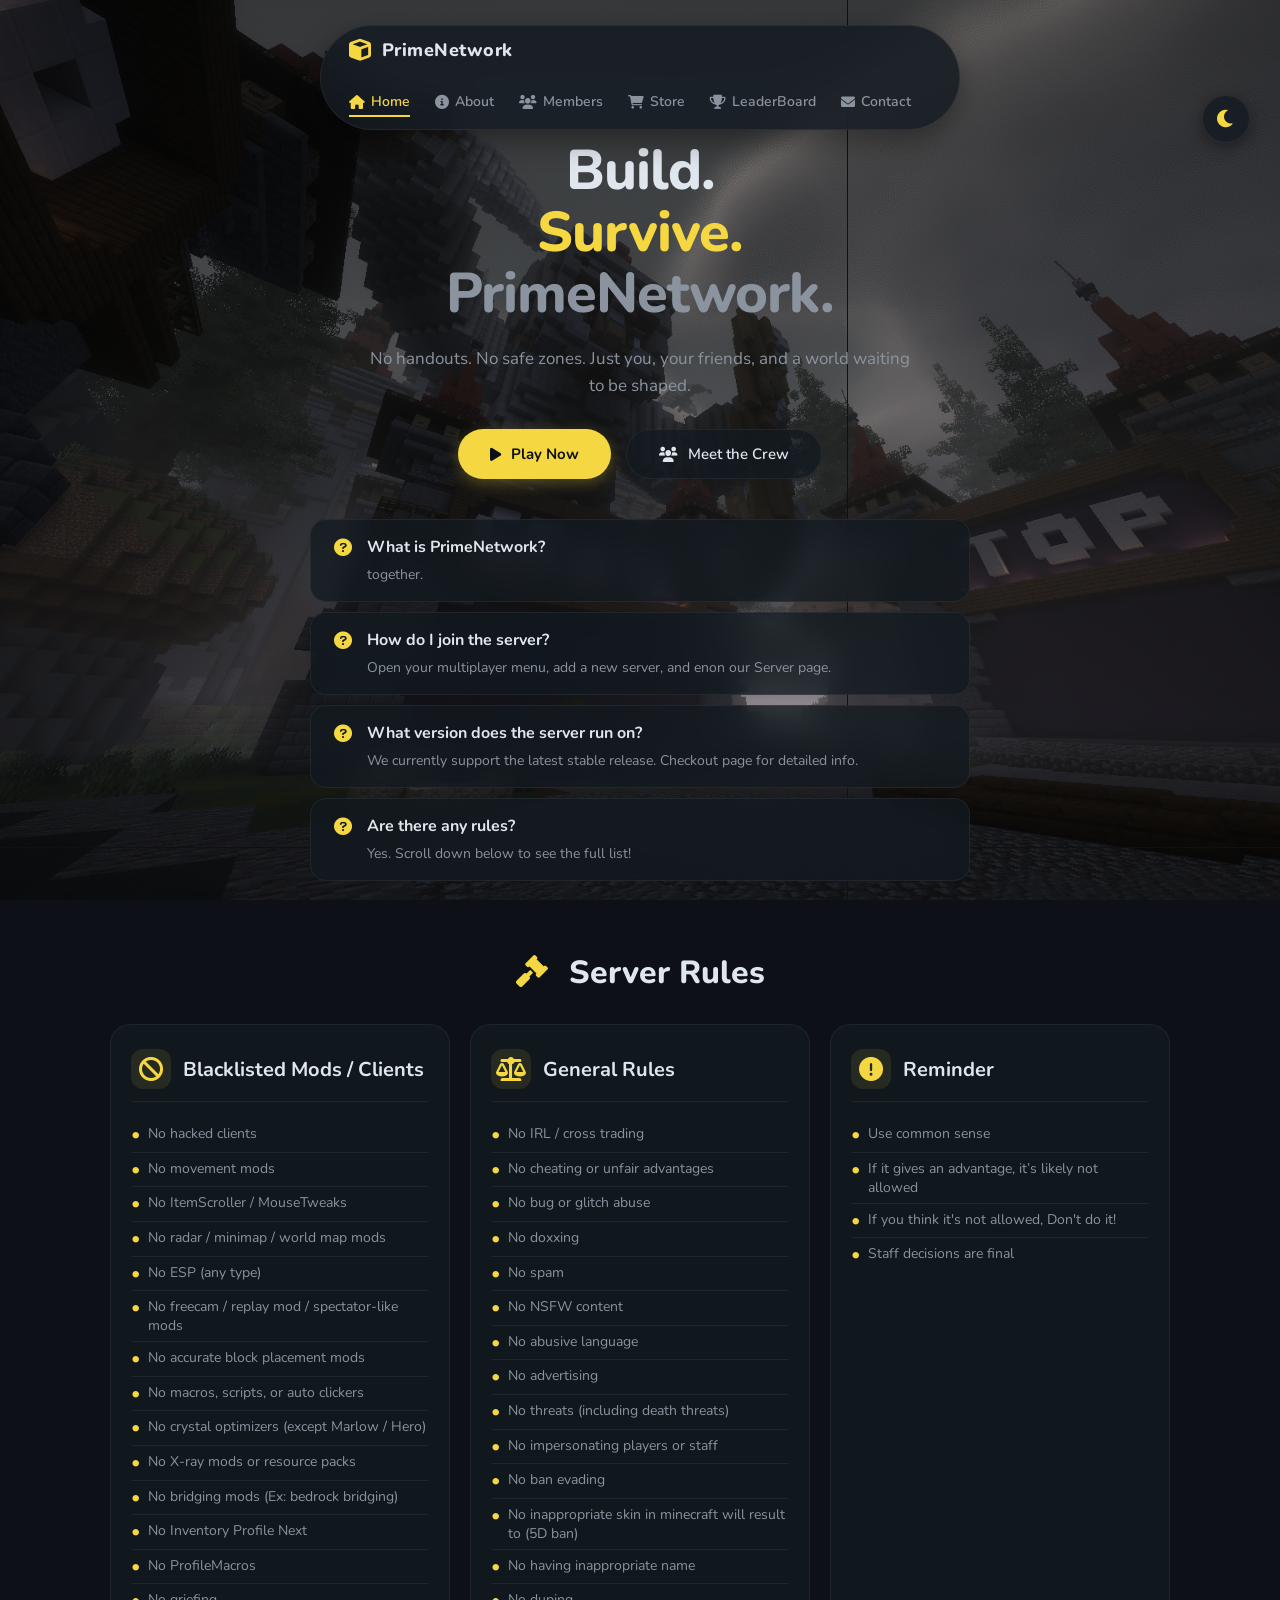
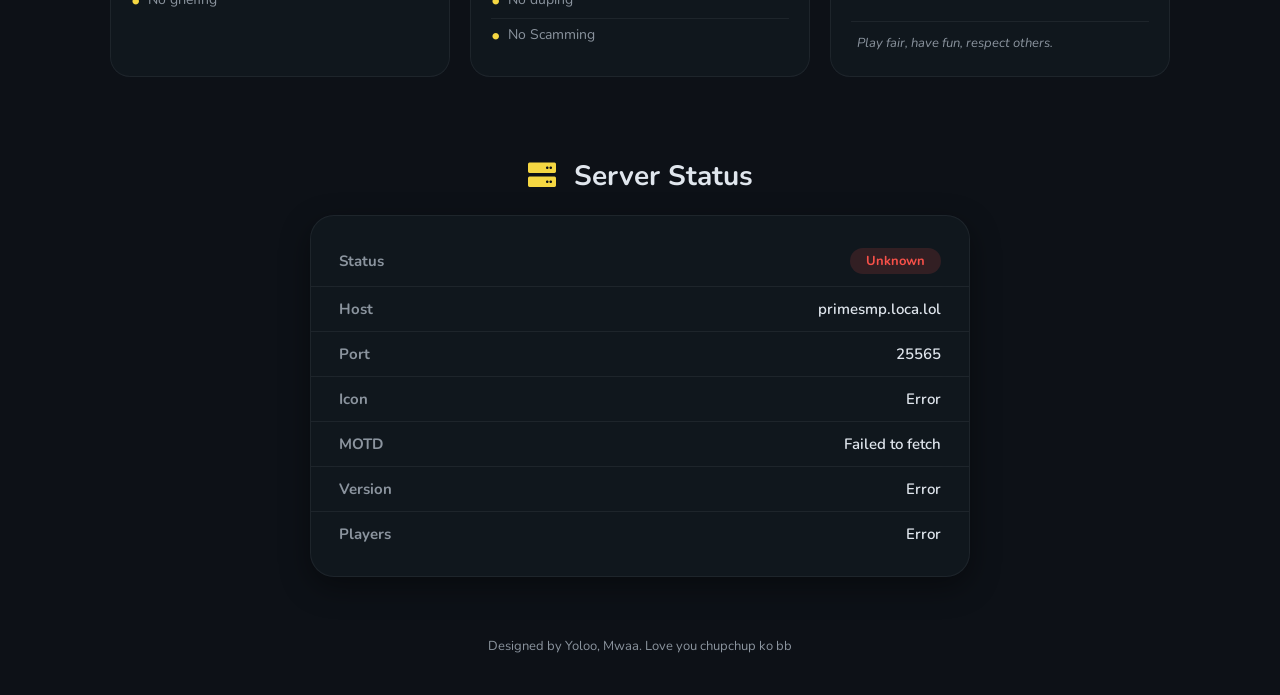
==== index.html @ d51d0810 "Add files via upload" ====
<!DOCTYPE html>
<html lang="en">
<head>
    <meta charset="UTF-8" />
    <meta name="viewport" content="width=device-width, initial-scale=1.0" />
    <title>PrimeNetwork · Season 1</title>
    <link href="https://fonts.googleapis.com/css2?family=Nunito:wght@400;600;700;800&display=swap" rel="stylesheet">
    <link rel="stylesheet" href="style.css" />
    <link rel="stylesheet" href="https://cdnjs.cloudflare.com/ajax/libs/font-awesome/6.0.0-beta3/css/all.min.css" />
    
    <style>
        /* --- CSS VARIABLES FOR THEMES (LOADING FROM ASSETS FOLDER) --- */
        :root {
            --bg-image: url('assets/dark-bg.png');
            --text-main: #e0e6ed;
            --text-muted: #8b949e;
            --text-accent: #f5d742;
            --card-bg: rgba(18, 26, 32, 0.75);
            --card-border: rgba(255, 255, 255, 0.06);
            --shadow-color: rgba(0,0,0,0.4);
            --nav-bg: rgba(22, 28, 36, 0.85);
        }

        body.light-theme {
            --bg-image: url('assets/light-bg.png');
            --text-main: #1e293b;
            --text-muted: #475569;
            --text-accent: #b45309;
            --card-bg: rgba(255, 255, 255, 0.85);
            --card-border: rgba(0, 0, 0, 0.08);
            --shadow-color: rgba(0,0,0,0.1);
            --nav-bg: rgba(255, 255, 255, 0.85);
        }

        * {
            margin: 0;
            padding: 0;
            box-sizing: border-box;
        }

        body {
            font-family: 'Nunito', sans-serif;
            background-color: #0d1117;
            color: var(--text-main);
            min-height: 100vh;
            display: flex;
            flex-direction: column;
            align-items: center;
            padding: 20px;
            padding-top: 100px;
            transition: color 0.3s ease, background-color 0.3s ease;
        }

        /* --- FIXED BACKGROUND SWAP --- */
        .bg-image {
            position: fixed;
            top: 0;
            left: 0;
            width: 100vw;
            height: 100vh;
            z-index: -1;
            /* Loads cleanly with no darkening overlay */
            background: var(--bg-image) center/cover no-repeat;
            background-color: transparent;
            background-blend-mode: normal;
            transition: background 0.3s ease;
        }

        /* --- NAVIGATION --- */
        .ios-nav {
            position: fixed;
            top: 25px;
            left: 50%;
            transform: translateX(-50%);
            z-index: 100;
            background: var(--nav-bg);
            backdrop-filter: blur(16px);
            border: 1px solid var(--card-border);
            box-shadow: 0 10px 30px var(--shadow-color);
            display: flex;
            justify-content: space-between;
            align-items: center;
            gap: 30px;
            padding: 12px 28px;
            border-radius: 60px;
            width: auto;
            max-width: 90%;
            flex-wrap: wrap;
            transition: background 0.3s ease, border 0.3s ease;
        }

        .brand {
            display: flex;
            align-items: center;
            gap: 10px;
            font-size: 18px;
            font-weight: 800;
            color: var(--text-main);
            white-space: nowrap;
        }

        .brand-icon { color: var(--text-accent); font-size: 22px; }

        .nav-items {
            list-style: none;
            display: flex;
            gap: 25px;
            flex-wrap: wrap;
            justify-content: center;
        }

        .nav-items a {
            text-decoration: none;
            color: var(--text-muted);
            font-weight: 600;
            font-size: 14px;
            display: flex;
            align-items: center;
            gap: 6px;
            transition: 0.2s;
            padding-bottom: 4px;
            border-bottom: 2px solid transparent;
        }

        .nav-items a:hover { color: var(--text-main); }
        .nav-items a.current { color: var(--text-accent); border-bottom-color: var(--text-accent); }
        .nav-items a.current i { color: var(--text-accent); }

        /* --- THEME TOGGLE BUTTON (TOP RIGHT) --- */
        .theme-toggle {
            position: fixed;
            top: 95px;
            right: 30px;
            z-index: 101;
            width: 48px;
            height: 48px;
            border-radius: 50%;
            background: var(--nav-bg);
            backdrop-filter: blur(16px);
            border: 1px solid var(--card-border);
            box-shadow: 0 4px 15px var(--shadow-color);
            color: var(--text-accent);
            font-size: 20px;
            cursor: pointer;
            display: flex;
            align-items: center;
            justify-content: center;
            transition: all 0.3s ease;
        }

        .theme-toggle:hover {
            transform: scale(1.1);
            border-color: var(--text-accent);
        }

        /* --- HERO SECTION --- */
        .hero-area {
            text-align: center;
            padding: 40px 20px 20px;
            max-width: 800px;
            width: 100%;
        }

        .main-headline {
            font-size: 56px;
            font-weight: 800;
            line-height: 1.1;
            color: var(--text-main);
            letter-spacing: -1px;
            margin-bottom: 20px;
        }

        .highlight-gold { color: var(--text-accent); }
        .highlight-dark { color: var(--text-muted); }

        .tagline {
            font-size: 17px;
            color: var(--text-muted);
            max-width: 550px;
            margin: 0 auto 30px;
            line-height: 1.6;
        }

        .action-group {
            display: flex;
            justify-content: center;
            gap: 15px;
            flex-wrap: wrap;
        }

        .cta-primary {
            background: var(--text-accent);
            color: #0d1117;
            text-decoration: none;
            padding: 14px 32px;
            border-radius: 30px;
            font-weight: 700;
            font-size: 15px;
            display: flex;
            align-items: center;
            gap: 10px;
            transition: 0.2s;
            box-shadow: 0 4px 15px rgba(245, 215, 66, 0.3);
        }

        .cta-primary:hover { background: #e6c832; transform: translateY(-2px); }

        .cta-secondary {
            background: var(--card-bg);
            color: var(--text-main);
            text-decoration: none;
            padding: 14px 32px;
            border-radius: 30px;
            font-weight: 600;
            font-size: 15px;
            display: flex;
            align-items: center;
            gap: 10px;
            border: 1px solid var(--card-border);
            transition: 0.2s;
        }

        .cta-secondary:hover { border-color: var(--text-accent); background: rgba(245, 215, 66, 0.05); }

        /* --- FAQ --- */
        .faq-section {
            max-width: 700px;
            width: 100%;
            margin: 20px auto 10px;
            padding: 0 20px;
            display: flex;
            flex-direction: column;
            gap: 10px;
        }

        .faq-item {
            background: var(--card-bg);
            backdrop-filter: blur(12px);
            border: 1px solid var(--card-border);
            border-radius: 16px;
            padding: 16px 20px;
            transition: 0.2s;
        }

        .faq-item:hover { border-color: rgba(245, 215, 66, 0.2); background: var(--card-bg); }

        .faq-question {
            display: flex;
            align-items: center;
            gap: 12px;
            font-weight: 700;
            font-size: 16px;
            color: var(--text-main);
            margin-bottom: 6px;
        }

        .faq-icon { color: var(--text-accent); font-size: 18px; width: 24px; text-align: center; }

        .faq-answer {
            font-size: 14px;
            color: var(--text-muted);
            padding-left: 36px;
            line-height: 1.5;
        }

        /* --- RULES SECTION --- */
        .rules-section {
            max-width: 1100px;
            width: 100%;
            margin: 60px auto 20px;
            padding: 0 20px;
        }

        .rules-title {
            font-size: 32px;
            font-weight: 800;
            text-align: center;
            margin-bottom: 30px;
            color: var(--text-main);
        }

        .rules-grid {
            display: grid;
            grid-template-columns: repeat(3, 1fr);
            gap: 20px;
        }

        .rules-card {
            background: var(--card-bg);
            backdrop-filter: blur(12px);
            border: 1px solid var(--card-border);
            border-radius: 20px;
            padding: 24px 20px;
            transition: 0.3s ease;
            display: flex;
            flex-direction: column;
        }

        .rules-card:hover {
            transform: translateY(-4px);
            border-color: rgba(245, 215, 66, 0.2);
            box-shadow: 0 8px 30px var(--shadow-color);
        }

        .rules-card-header {
            display: flex;
            align-items: center;
            gap: 12px;
            margin-bottom: 16px;
            padding-bottom: 12px;
            border-bottom: 1px solid var(--card-border);
        }

        .rules-card-header i {
            color: var(--text-accent);
            font-size: 24px;
            width: 40px;
            height: 40px;
            background: rgba(245, 215, 66, 0.1);
            border-radius: 12px;
            display: flex;
            align-items: center;
            justify-content: center;
        }

        .rules-card-header h3 {
            font-size: 20px;
            font-weight: 700;
            color: var(--text-main);
        }

        .rules-list {
            list-style: none;
            padding: 0;
            margin: 0;
            flex: 1;
        }

        .rules-list li {
            font-size: 14px;
            color: var(--text-muted);
            padding: 6px 0;
            border-bottom: 1px solid var(--card-border);
            display: flex;
            align-items: flex-start;
            gap: 8px;
        }

        .rules-list li:last-child { border-bottom: none; }

        .rules-list li::before {
            content: "•";
            color: var(--text-accent);
            font-weight: bold;
            font-size: 18px;
            line-height: 1.2;
        }

        .rules-footer {
            margin-top: 16px;
            padding-top: 12px;
            border-top: 1px solid var(--card-border);
            font-size: 13px;
            color: var(--text-muted);
            font-style: italic;
            display: flex;
            align-items: center;
            gap: 6px;
        }

        /* --- STATUS SECTION --- */
        .status-section {
            max-width: 700px;
            width: 100%;
            margin: 60px auto 20px;
            padding: 0 20px;
        }

        .status-title {
            font-size: 28px;
            font-weight: 700;
            margin-bottom: 20px;
            color: var(--text-main);
            text-align: center;
        }

        .status-card {
            background: var(--card-bg);
            backdrop-filter: blur(16px);
            border: 1px solid var(--card-border);
            border-radius: 24px;
            padding: 20px 0;
            transition: 0.3s;
            box-shadow: 0 10px 30px var(--shadow-color);
            overflow: hidden;
        }

        .status-row {
            display: flex;
            justify-content: space-between;
            align-items: center;
            padding: 12px 28px;
            border-bottom: 1px solid var(--card-border);
        }
        .status-row:last-child { border-bottom: none; }

        .status-label {
            font-weight: 700;
            font-size: 15px;
            color: var(--text-muted);
            min-width: 80px;
        }

        .status-value {
            font-weight: 600;
            font-size: 15px;
            color: var(--text-main);
            text-align: right;
            flex: 1;
        }

        .status-online {
            color: #2ea043;
            background: rgba(46, 160, 67, 0.15);
            padding: 4px 16px;
            border-radius: 20px;
            font-size: 13px;
            display: inline-block;
            font-weight: 700;
        }
        .status-offline {
            color: #f85149;
            background: rgba(248, 81, 73, 0.15);
            padding: 4px 16px;
            border-radius: 20px;
            font-size: 13px;
            display: inline-block;
            font-weight: 700;
        }

        .motd-box {
            background: rgba(0, 0, 0, 0.2);
            border-radius: 12px;
            padding: 10px 16px;
            text-align: center;
            max-width: 100%;
            display: inline-block;
            border: 1px solid var(--card-border);
        }
        .motd-box p {
            margin: 2px 0;
            font-size: 14px;
            font-weight: 700;
            color: var(--text-accent);
            text-shadow: 0 0 15px rgba(245, 215, 66, 0.15);
        }
        .motd-box .motd-sub {
            font-size: 11px;
            color: var(--text-muted);
            font-weight: 600;
            letter-spacing: 1px;
        }

        .server-icon {
            width: 48px;
            height: 48px;
            image-rendering: pixelated;
            background: rgba(0,0,0,0.2);
            border-radius: 8px;
            padding: 2px;
            border: 1px solid var(--card-border);
        }

        .status-loading {
            color: var(--text-muted);
            font-style: italic;
            font-size: 14px;
        }

        /* --- FOOTER --- */
        .site-footer {
            text-align: center;
            padding: 40px 20px 20px;
            color: var(--text-muted);
            font-size: 13px;
        }

        /* --- RESPONSIVE --- */
        @media (max-width: 800px) {
            .rules-grid { grid-template-columns: 1fr; }
            .theme-toggle { top: 90px; right: 15px; width: 40px; height: 40px; font-size: 16px; }
        }
        @media (max-width: 600px) {
            body { padding-top: 80px; }
            .main-headline { font-size: 36px; }
            .ios-nav { flex-direction: column; padding: 10px 20px; width: 90%; }
            .nav-items { gap: 12px; }
        }
        @media (max-width: 500px) {
            .status-row { flex-wrap: wrap; gap: 4px; padding: 10px 16px; }
            .status-value { text-align: left; width: 100%; }
            .motd-box { width: 100%; text-align: center; }
        }
    </style>
</head>
<body>
    
    <!-- Background is handled entirely by CSS Variables -->
    <div class="bg-image"></div>

    <!-- Top Right Theme Toggle Button -->
    <button class="theme-toggle" id="themeToggle" title="Toggle Theme">
        <i class="fas fa-moon" id="themeIcon"></i>
    </button>

    <nav class="ios-nav">
        <div class="brand">
            <i class="fas fa-cube brand-icon"></i>
            <span class="brand-name">PrimeNetwork</span>
        </div>
        
        <ul class="nav-items">
            <li><a href="index.html" class="current"><i class="fas fa-house"></i> Home</a></li>
            <li><a href="about.html"><i class="fas fa-circle-info"></i> About</a></li>
            <li><a href="members.html"><i class="fas fa-users"></i> Members</a></li>
            <li><a href="store/"><i class="fas fa-cart-shopping"></i> Store</a></li>
            <li><a href="leaderboards.html"><i class="fas fa-trophy"></i> LeaderBoard</a></li>
            <li><a href="contact.html"><i class="fas fa-envelope"></i> Contact</a></li>
        </ul>
    </nav>

    <main class="hero-area">
        <h1 class="main-headline">
            Build. <br />
            <span class="highlight-gold">Survive.</span>
            <br />
            <span class="highlight-dark">PrimeNetwork.</span>
        </h1>

        <p class="tagline">
            No handouts. No safe zones. Just you, your friends, and a world waiting to be shaped.
        </p>

        <div class="action-group">
            <a href="about.html" class="cta-primary"><i class="fas fa-play"></i> Play Now</a>
            <a href="members.html" class="cta-secondary"><i class="fas fa-users"></i> Meet the Crew</a>
        </div>
    </main>

    <div class="faq-section">
        <div class="faq-item">
            <div class="faq-question"><i class="fas fa-circle-question faq-icon"></i><span>What is PrimeNetwork?</span></div>
            <div class="faq-answer"> together.</div>
        </div>
        <div class="faq-item">
            <div class="faq-question"><i class="fas fa-circle-question faq-icon"></i><span>How do I join the server?</span></div>
            <div class="faq-answer">Open your multiplayer menu, add a new server, and enon our Server page.</div>
        </div>
        <div class="faq-item">
            <div class="faq-question"><i class="fas fa-circle-question faq-icon"></i><span>What version does the server run on?</span></div>
            <div class="faq-answer">We currently support the latest stable release. Checkout page for detailed info.</div>
        </div>
        <div class="faq-item">
            <div class="faq-question"><i class="fas fa-circle-question faq-icon"></i><span>Are there any rules?</span></div>
            <div class="faq-answer">Yes. Scroll down below to see the full list!</div>
        </div>
    </div>

    <!-- RULES SECTION (3 COLUMN CARDS) -->
    <section class="rules-section">
        <h2 class="rules-title"><i class="fas fa-gavel" style="color: var(--text-accent); margin-right: 12px;"></i> Server Rules</h2>
        
        <div class="rules-grid">
            <div class="rules-card">
                <div class="rules-card-header"><i class="fas fa-ban"></i><h3>Blacklisted Mods / Clients</h3></div>
                <ul class="rules-list">
                    <li>No hacked clients</li>
                    <li>No movement mods</li>
                    <li>No ItemScroller / MouseTweaks</li>
                    <li>No radar / minimap / world map mods</li>
                    <li>No ESP (any type)</li>
                    <li>No freecam / replay mod / spectator-like mods</li>
                    <li>No accurate block placement mods</li>
                    <li>No macros, scripts, or auto clickers</li>
                    <li>No crystal optimizers (except Marlow / Hero)</li>
                    <li>No X-ray mods or resource packs</li>
                    <li>No bridging mods (Ex: bedrock bridging)</li>
                    <li>No Inventory Profile Next</li>
                    <li>No ProfileMacros</li>
                    <li>No griefing</li>
                </ul>
            </div>

            <div class="rules-card">
                <div class="rules-card-header"><i class="fas fa-scale-balanced"></i><h3>General Rules</h3></div>
                <ul class="rules-list">
                    <li>No IRL / cross trading</li>
                    <li>No cheating or unfair advantages</li>
                    <li>No bug or glitch abuse</li>
                    <li>No doxxing</li>
                    <li>No spam</li>
                    <li>No NSFW content</li>
                    <li>No abusive language</li>
                    <li>No advertising</li>
                    <li>No threats (including death threats)</li>
                    <li>No impersonating players or staff</li>
                    <li>No ban evading</li>
                    <li>No inappropriate skin in minecraft will result to (5D ban)</li>
                    <li>No having inappropriate name</li>
                    <li>No duping</li>
                    <li>No Scamming</li>
                </ul>
            </div>

            <div class="rules-card">
                <div class="rules-card-header"><i class="fas fa-circle-exclamation"></i><h3>Reminder</h3></div>
                <ul class="rules-list">
                    <li>Use common sense</li>
                    <li>If it gives an advantage, it’s likely not allowed</li>
                    <li>If you think it's not allowed, Don't do it!</li>
                    <li>Staff decisions are final</li>
                </ul>
                <div class="rules-footer"><i class="fas fa-shield-halved"></i> Play fair, have fun, respect others.</div>
            </div>
        </div>
    </section>

    <!-- STATUS SECTION -->
    <section class="status-section">
        <h2 class="status-title"><i class="fas fa-server" style="color: var(--text-accent); margin-right: 10px;"></i> Server Status</h2>
        
        <div class="status-card" id="status-card">
            <div class="status-row">
                <span class="status-label">Status</span>
                <span class="status-value" id="s-status"><span class="status-loading">Checking...</span></span>
            </div>
            <div class="status-row">
                <span class="status-label">Host</span>
                <span class="status-value" id="s-host">primesmp.loca.lol</span>
            </div>
            <div class="status-row">
                <span class="status-label">Port</span>
                <span class="status-value" id="s-port">25565</span>
            </div>
            <div class="status-row">
                <span class="status-label">Icon</span>
                <span class="status-value" id="s-icon"><span class="status-loading">Loading...</span></span>
            </div>
            <div class="status-row">
                <span class="status-label">MOTD</span>
                <span class="status-value" id="s-motd"><span class="status-loading">Loading...</span></span>
            </div>
            <div class="status-row">
                <span class="status-label">Version</span>
                <span class="status-value" id="s-version"><span class="status-loading">Loading...</span></span>
            </div>
            <div class="status-row">
                <span class="status-label">Players</span>
                <span class="status-value" id="s-players"><span class="status-loading">Loading...</span></span>
            </div>
        </div>
    </section>

    <footer class="site-footer">
        <p>Designed by Yoloo, Mwaa. Love you chupchup ko bb</p>
    </footer>

    <script>
        function copyIP() {
            navigator.clipboard.writeText('primesmp.loca.lol').then(() => {
                alert("IP copied! Paste it in your multiplayer server list.");
            }).catch(() => {
                alert("Copy failed! Type it manually: primesmp.loca.lol");
            });
        }

        // ==============================================
        // THEME TOGGLE LOGIC
        // ==============================================
        const themeToggle = document.getElementById('themeToggle');
        const themeIcon = document.getElementById('themeIcon');

        // Check for saved theme
        const currentTheme = localStorage.getItem('theme');
        if (currentTheme === 'light') {
            document.body.classList.add('light-theme');
            themeIcon.className = 'fas fa-sun';
        }

        themeToggle.addEventListener('click', function() {
            document.body.classList.toggle('light-theme');
            
            if (document.body.classList.contains('light-theme')) {
                themeIcon.className = 'fas fa-sun';
                localStorage.setItem('theme', 'light');
            } else {
                themeIcon.className = 'fas fa-moon';
                localStorage.setItem('theme', 'dark');
            }
        });

        // ==============================================
        // ADVANCED STATUS FETCHER (mcsrvstat.us API)
        // ==============================================
        async function fetchServerStatus() {
            try {
                const response = await fetch('https://api.mcsrvstat.us/2/202.1.31.143:25567');
                const data = await response.json();

                const statusEl = document.getElementById('s-status');
                if (data.online) {
                    statusEl.innerHTML = '<span class="status-online">Online</span>';
                } else {
                    statusEl.innerHTML = '<span class="status-offline">Offline</span>';
                }

                document.getElementById('s-host').textContent = 'primesmp.loca.lol';
                document.getElementById('s-port').textContent = '25565';

                const iconEl = document.getElementById('s-icon');
                if (data.icon) {
                    iconEl.innerHTML = `<img src="${data.icon}" class="server-icon" alt="Server Icon" />`;
                } else {
                    iconEl.textContent = 'None';
                }

                const motdEl = document.getElementById('s-motd');
                if (data.motd && data.motd.clean && data.motd.clean.length > 0) {
                    let motdHtml = '<div class="motd-box">';
                    data.motd.clean.forEach(line => {
                        if (line.trim() !== '') {
                            motdHtml += `<p>${line}</p>`;
                        }
                    });
                    motdHtml += '</div>';
                    motdEl.innerHTML = motdHtml;
                } else {
                    motdEl.textContent = 'No MOTD available';
                }

                const versionEl = document.getElementById('s-version');
                if (data.version) {
                    versionEl.textContent = data.version;
                } else {
                    versionEl.textContent = 'Unknown';
                }

                const playersEl = document.getElementById('s-players');
                if (data.players) {
                    playersEl.textContent = `${data.players.online} / ${data.players.max}`;
                } else {
                    playersEl.textContent = '0 / 0';
                }

            } catch (error) {
                console.error('API Error:', error);
                document.getElementById('s-status').innerHTML = '<span class="status-offline">Unknown</span>';
                document.getElementById('s-icon').textContent = 'Error';
                document.getElementById('s-motd').textContent = 'Failed to fetch';
                document.getElementById('s-version').textContent = 'Error';
                document.getElementById('s-players').textContent = 'Error';
            }
        }

        document.addEventListener('DOMContentLoaded', fetchServerStatus);
        setInterval(fetchServerStatus, 30000);
    </script>
</body>
</html>
---- style.css ----
/* ============================================================
   THEME VARIABLES
   ============================================================ */
:root {
    /* Dark Mode Defaults */
    --bg-image: url('assets/dark-bg.png');
    --text-main: #e0e6ed;
    --text-muted: #8b949e;
    --text-accent: #f5d742;
    --text-accent-hover: #e6c832;
    --card-bg: rgba(18, 26, 32, 0.75);
    --card-border: rgba(255, 255, 255, 0.08);
    --shadow-color: rgba(0,0,0,0.5);
    --nav-bg: rgba(22, 28, 36, 0.85);
    --bg-overlay-color: rgba(13, 17, 23, 0.4);
}

/* Light Theme Overrides */
body.light-theme {
    --bg-image: url('assets/light-bg.png');
    --text-main: #1e293b;
    --text-muted: #475569;
    --text-accent: #b45309;
    --text-accent-hover: #92400e;
    --card-bg: rgba(255, 255, 255, 0.85);
    --card-border: rgba(0, 0, 0, 0.08);
    --shadow-color: rgba(0,0,0,0.1);
    --nav-bg: rgba(255, 255, 255, 0.85);
    --bg-overlay-color: rgba(255, 255, 255, 0.3);
}

* {
    margin: 0;
    padding: 0;
    box-sizing: border-box;
}

body {
    font-family: 'Nunito', sans-serif;
    background-color: #0d1117;
    color: var(--text-main);
    min-height: 100vh;
    display: flex;
    flex-direction: column;
    align-items: center;
    padding: 20px;
    padding-top: 100px;
    transition: color 0.3s ease, background-color 0.3s ease;
}

/* --- BACKGROUND IMAGE --- */
.bg-image {
    position: fixed;
    top: 0;
    left: 0;
    width: 100vw;
    height: 100vh;
    z-index: -1;
    background: var(--bg-image) center/cover no-repeat;
    background-color: var(--bg-overlay-color);
    background-blend-mode: overlay;
    transition: background 0.3s ease, background-color 0.3s ease;
}

/* --- NAVIGATION --- */
.ios-nav {
    position: fixed;
    top: 25px;
    left: 50%;
    transform: translateX(-50%);
    z-index: 100;
    background: var(--nav-bg);
    backdrop-filter: blur(16px);
    -webkit-backdrop-filter: blur(16px);
    border: 1px solid var(--card-border);
    box-shadow: 0 10px 30px var(--shadow-color);
    display: flex;
    justify-content: space-between;
    align-items: center;
    gap: 30px;
    padding: 12px 28px;
    border-radius: 60px;
    width: auto;
    max-width: 90%;
    flex-wrap: wrap;
    transition: background 0.3s ease, border 0.3s ease;
}

.brand {
    display: flex;
    align-items: center;
    gap: 10px;
    font-size: 18px;
    font-weight: 800;
    color: var(--text-main);
    letter-spacing: 0.5px;
    white-space: nowrap;
}

.brand-icon { 
    color: var(--text-accent);
    font-size: 22px;
}

.nav-items {
    list-style: none;
    display: flex;
    gap: 25px;
    flex-wrap: wrap;
    justify-content: center;
}

.nav-items a {
    text-decoration: none;
    color: var(--text-muted);
    font-weight: 600;
    font-size: 14px;
    display: flex;
    align-items: center;
    gap: 6px;
    transition: 0.2s;
    padding-bottom: 4px;
    border-bottom: 2px solid transparent;
}

.nav-items a:hover { 
    color: var(--text-main);
}

.nav-items a.current {
    color: var(--text-accent);
    border-bottom-color: var(--text-accent);
}

.nav-items a.current i {
    color: var(--text-accent);
}

/* --- THEME TOGGLE BUTTON --- */
.theme-toggle {
    position: fixed;
    top: 95px;
    right: 30px;
    z-index: 101;
    width: 48px;
    height: 48px;
    border-radius: 50%;
    background: var(--nav-bg);
    backdrop-filter: blur(16px);
    border: 1px solid var(--card-border);
    box-shadow: 0 4px 15px var(--shadow-color);
    color: var(--text-accent);
    font-size: 20px;
    cursor: pointer;
    display: flex;
    align-items: center;
    justify-content: center;
    transition: all 0.3s ease;
}

.theme-toggle:hover {
    transform: scale(1.1);
    border-color: var(--text-accent);
}

/* --- HERO SECTION --- */
.hero-area {
    text-align: center;
    padding: 40px 20px 20px;
    max-width: 800px;
    width: 100%;
}

.main-headline {
    font-size: 62px;
    font-weight: 800;
    line-height: 1.1;
    color: var(--text-main);
    letter-spacing: -1px;
    margin-bottom: 20px;
}

.highlight-gold { color: var(--text-accent); }
.highlight-dark { color: var(--text-muted); }

.tagline {
    font-size: 17px;
    color: var(--text-muted);
    max-width: 550px;
    margin: 0 auto 35px;
    line-height: 1.6;
}

.action-group {
    display: flex;
    justify-content: center;
    gap: 15px;
    flex-wrap: wrap;
}

.cta-primary {
    background: var(--text-accent);
    color: #0d1117;
    text-decoration: none;
    padding: 14px 32px;
    border-radius: 30px;
    font-weight: 700;
    font-size: 15px;
    display: flex;
    align-items: center;
    gap: 10px;
    transition: 0.2s;
    box-shadow: 0 4px 15px rgba(245, 215, 66, 0.3);
}

.cta-primary:hover { 
    background: var(--text-accent-hover); 
    transform: translateY(-2px);
}

.cta-secondary {
    background: var(--card-bg);
    color: var(--text-main);
    text-decoration: none;
    padding: 14px 32px;
    border-radius: 30px;
    font-weight: 600;
    font-size: 15px;
    display: flex;
    align-items: center;
    gap: 10px;
    border: 1px solid var(--card-border);
    transition: 0.2s;
}

.cta-secondary:hover { 
    border-color: var(--text-accent); 
    background: rgba(245, 215, 66, 0.05);
}

/* --- PAGE CONTENT --- */
.page-content {
    max-width: 800px;
    width: 100%;
    margin: 0 auto;
    padding: 20px 20px 40px;
    text-align: left;
}

.page-title {
    font-size: 42px;
    font-weight: 800;
    color: var(--text-main);
    margin-bottom: 30px;
    border-left: 6px solid var(--text-accent);
    padding-left: 20px;
}

/* --- ABOUT / CONTENT CARDS --- */
.content-card {
    background: var(--card-bg);
    backdrop-filter: blur(10px);
    border: 1px solid var(--card-border);
    border-radius: 24px;
    padding: 30px 35px;
    margin-bottom: 20px;
}

.content-card h2 {
    font-size: 26px;
    color: var(--text-main);
    margin-bottom: 15px;
    display: flex;
    align-items: center;
    gap: 10px;
}

.content-card h3 {
    font-size: 20px;
    color: var(--text-main);
    margin-top: 20px;
    margin-bottom: 10px;
}

.content-card p {
    font-size: 16px;
    color: var(--text-muted);
    line-height: 1.7;
    margin-bottom: 12px;
}

/* --- FIXED LISTS --- */
.feature-list, .store-list {
    list-style: none;
    padding: 0;
    margin: 10px 0 0;
}

.feature-list li, .store-list li {
    padding: 6px 0;
    font-size: 15px;
    color: var(--text-muted);
    display: flex;
    align-items: center;
    gap: 10px;
}

.feature-list li i, .store-list li i {
    color: var(--text-accent);
    font-size: 16px;
    width: 20px;
    text-align: center;
}

/* --- FAQ --- */
.faq-section {
    max-width: 700px;
    width: 100%;
    margin: 20px auto 10px;
    padding: 0 20px;
    display: flex;
    flex-direction: column;
    gap: 10px;
}

.faq-item {
    background: var(--card-bg);
    backdrop-filter: blur(12px);
    border: 1px solid var(--card-border);
    border-radius: 16px;
    padding: 16px 20px;
}

.faq-item:hover { border-color: rgba(245, 215, 66, 0.2); }

.faq-question {
    display: flex;
    align-items: center;
    gap: 12px;
    font-weight: 700;
    font-size: 16px;
    color: var(--text-main);
    margin-bottom: 6px;
}

.faq-icon { color: var(--text-accent); font-size: 18px; width: 24px; text-align: center; }

.faq-answer {
    font-size: 14px;
    color: var(--text-muted);
    padding-left: 36px;
    line-height: 1.5;
}

/* --- RULES & STATUS --- */
.rules-section, .status-section {
    max-width: 1100px;
    width: 100%;
    margin: 60px auto 20px;
    padding: 0 20px;
}
.status-section { max-width: 700px; }

.rules-grid {
    display: grid;
    grid-template-columns: repeat(3, 1fr);
    gap: 20px;
}

.rules-card {
    background: var(--card-bg);
    backdrop-filter: blur(12px);
    border: 1px solid var(--card-border);
    border-radius: 20px;
    padding: 24px 20px;
    display: flex;
    flex-direction: column;
}

.rules-card:hover { border-color: rgba(245, 215, 66, 0.2); box-shadow: 0 8px 30px var(--shadow-color); }

.rules-card-header {
    display: flex;
    align-items: center;
    gap: 12px;
    margin-bottom: 16px;
    padding-bottom: 12px;
    border-bottom: 1px solid var(--card-border);
}

.rules-card-header i {
    color: var(--text-accent);
    font-size: 24px;
    width: 40px;
    height: 40px;
    background: rgba(245, 215, 66, 0.1);
    border-radius: 12px;
    display: flex;
    align-items: center;
    justify-content: center;
}

.rules-card-header h3 { font-size: 20px; font-weight: 700; color: var(--text-main); }

.rules-list { list-style: none; padding: 0; margin: 0; flex: 1; }
.rules-list li {
    font-size: 14px;
    color: var(--text-muted);
    padding: 6px 0;
    border-bottom: 1px solid var(--card-border);
    display: flex;
    align-items: flex-start;
    gap: 8px;
}
.rules-list li:last-child { border-bottom: none; }
.rules-list li::before {
    content: "•";
    color: var(--text-accent);
    font-weight: bold;
    font-size: 18px;
}
.rules-footer {
    margin-top: 16px; padding-top: 12px; border-top: 1px solid var(--card-border);
    font-size: 13px; color: var(--text-muted); font-style: italic; display: flex; align-items: center; gap: 6px;
}

/* --- STATUS CARD --- */
.status-card {
    background: var(--card-bg);
    backdrop-filter: blur(16px);
    border: 1px solid var(--card-border);
    border-radius: 24px; padding: 20px 0; box-shadow: 0 10px 30px var(--shadow-color);
}
.status-row { display: flex; justify-content: space-between; align-items: center; padding: 12px 28px; border-bottom: 1px solid var(--card-border); }
.status-row:last-child { border-bottom: none; }
.status-label { font-weight: 700; font-size: 15px; color: var(--text-muted); min-width: 80px; }
.status-value { font-weight: 600; font-size: 15px; color: var(--text-main); text-align: right; flex: 1; }
.status-online { color: #2ea043; background: rgba(46, 160, 67, 0.15); padding: 4px 16px; border-radius: 20px; font-weight: 700; }
.status-offline { color: #f85149; background: rgba(248, 81, 73, 0.15); padding: 4px 16px; border-radius: 20px; font-weight: 700; }

/* --- LEADERBOARDS --- */
.lb-categories { display: flex; gap: 12px; flex-wrap: wrap; margin-bottom: 25px; }
.lb-btn {
    background: var(--card-bg);
    border: 1px solid var(--card-border);
    border-radius: 40px;
    padding: 10px 24px;
    font-weight: 600;
    font-size: 15px;
    color: var(--text-muted);
    cursor: pointer;
    transition: all 0.2s ease;
    display: flex; align-items: center; gap: 8px;
}
.lb-btn:hover { border-color: var(--text-accent); transform: translateY(-2px); }
.lb-btn.active { background: var(--text-accent); color: #0d1117; border-color: var(--text-accent); box-shadow: 0 4px 15px rgba(245, 215, 66, 0.3); }
.lb-container { display: none; flex-direction: column; gap: 14px; max-width: 600px; margin: 0 auto; }
.lb-container.active { display: flex; }
.lb-card { background: var(--card-bg); backdrop-filter: blur(10px); border: 1px solid var(--card-border); border-radius: 16px; padding: 14px 20px; display: flex; align-items: center; }
.lb-card:hover { border-color: rgba(245, 215, 66, 0.3); box-shadow: 0 8px 25px var(--shadow-color); transform: translateY(-2px); }
.lb-rank { background: #2a323d; color: var(--text-muted); font-weight: 700; font-size: 13px; padding: 4px 12px; border-radius: 20px; margin-right: 16px; min-width: 36px; text-align: center; }
.lb-card.top-1 .lb-rank { background: var(--text-accent); color: #0d1117; box-shadow: 0 0 20px rgba(245, 215, 66, 0.3); }
.lb-card.top-2 .lb-rank { background: #c0c0c0; color: #0d1117; box-shadow: 0 0 20px rgba(192, 192, 192, 0.2); }
.lb-card.top-3 .lb-rank { background: #cd7f32; color: #0d1117; box-shadow: 0 0 20px rgba(205, 127, 50, 0.2); }
.lb-info { display: flex; justify-content: space-between; align-items: center; flex: 1; }
.lb-name { font-size: 17px; font-weight: 700; color: var(--text-main); }
.lb-stats { font-size: 14px; font-weight: 600; color: var(--text-muted); }
.lb-card.top-1 .lb-stats { color: var(--text-accent); }
.lb-empty { text-align: center; color: var(--text-muted); padding: 20px 0; font-style: italic; }

/* --- MEMBERS --- */
.members-grid { display: grid; grid-template-columns: repeat(auto-fit, minmax(180px, 1fr)); gap: 20px; margin-top: 10px; }
.member-card { background: var(--card-bg); backdrop-filter: blur(10px); border: 1px solid var(--card-border); border-radius: 20px; padding: 25px 15px; text-align: center; transition: 0.2s; }
.member-card:hover { border-color: var(--text-accent); transform: translateY(-4px); }
.member-card .avatar { font-size: 32px; color: var(--text-accent); margin-bottom: 8px; }
.member-card h3 { font-size: 18px; color: var(--text-main); margin-bottom: 4px; }
.member-card .role { display: inline-block; background: rgba(245, 215, 66, 0.1); color: var(--text-accent); padding: 2px 14px; border-radius: 20px; font-size: 12px; font-weight: 600; margin: 5px 0 8px; border: 1px solid rgba(245, 215, 66, 0.1); }
.member-card p { font-size: 13px; color: var(--text-muted); }

/* --- STORE --- */
.store-grid { display: grid; grid-template-columns: repeat(auto-fit, minmax(180px, 1fr)); gap: 20px; margin-top: 10px; }
.store-item { background: var(--card-bg); backdrop-filter: blur(10px); border: 1px solid var(--card-border); border-radius: 20px; padding: 25px 15px; text-align: center; }
.store-item i { font-size: 32px; color: var(--text-accent); margin-bottom: 10px; }
.store-item h3 { font-size: 18px; color: var(--text-main); margin-bottom: 4px; }
.store-item p { font-size: 13px; color: var(--text-muted); }

/* --- CONTACT --- */
.contact-grid { display: grid; grid-template-columns: 1fr 1fr; gap: 30px; }
.contact-info h3 { color: var(--text-main); margin: 20px 0 6px; display: flex; align-items: center; gap: 8px; }
.contact-info p { color: var(--text-muted); font-size: 15px; margin-bottom: 8px; }
.contact-form form { display: flex; flex-direction: column; gap: 14px; margin-top: 10px; }
.contact-form input, .contact-form textarea, .form-select {
    background: var(--card-bg);
    border: 1px solid var(--card-border);
    padding: 12px 18px;
    border-radius: 12px;
    color: var(--text-main);
    font-size: 15px;
    width: 100%;
    font-family: 'Nunito', sans-serif;
}
.contact-form input:focus, .contact-form textarea:focus, .form-select:focus { outline: none; border-color: var(--text-accent); }
.form-select { appearance: none; background-image: url("data:image/svg+xml;charset=US-ASCII,%3Csvg%20xmlns%3D%22http%3A%2F%2Fwww.w3.org%2F2000%2Fsvg%22%20width%3D%22292.4%22%20height%3D%22292.4%22%3E%3Cpath%20fill%3D%22%23f5d742%22%20d%3D%22M287%2069.4a17.6%2017.6%200%200%200-13-5.4H18.4c-5%200-9.3%201.8-12.9%205.4A17.6%2017.6%200%200%200%200%2082.2c0%205%201.8%209.3%205.4%2012.9l128%20127.9c3.6%203.6%207.8%205.4%2012.8%205.4s9.2-1.8%2012.8-5.4L287%2095c3.5-3.5%205.4-7.8%205.4-12.8%200-5-1.9-9.2-5.5-12.8z%22%2F%3E%3C%2Fsvg%3E"); background-repeat: no-repeat; background-position: right 15px top 50%; background-size: 12px auto; cursor: pointer; }
.form-select option { background-color: #1a222c; color: var(--text-main); }
.btn-outline { display: inline-block; border: 2px solid var(--card-border); color: var(--text-main); padding: 10px 24px; border-radius: 30px; text-decoration: none; font-weight: 600; font-size: 14px; transition: 0.2s; margin-top: 4px; }
.btn-outline:hover { border-color: var(--text-accent); background: rgba(245, 215, 66, 0.05); }
.ip-highlight { color: var(--text-accent); font-weight: 700; font-size: 18px; }

/* --- FOOTER --- */
.site-footer { text-align: center; padding: 30px 20px 20px; color: var(--text-muted); font-size: 13px; }

/* --- RESPONSIVE --- */
@media (max-width: 900px) {
    .main-headline { font-size: 48px; }
    .contact-grid { grid-template-columns: 1fr; }
    .members-grid { grid-template-columns: 1fr 1fr; }
    .theme-toggle { top: 90px; right: 15px; width: 40px; height: 40px; font-size: 16px; }
}
@media (max-width: 750px) {
    .content-card { padding: 20px; }
    .page-title { font-size: 32px; }
}
@media (max-width: 600px) {
    .main-headline { font-size: 36px; }
    .ios-nav { top: 15px; flex-direction: column; align-items: stretch; gap: 10px; padding: 15px 20px; border-radius: 30px; width: 90%; }
    .nav-items { justify-content: center; gap: 15px; }
    .cta-primary, .cta-secondary { width: 100%; justify-content: center; }
    .members-grid { grid-template-columns: 1fr; }
    .contact-form input, .contact-form textarea, .form-select { font-size: 14px; }
    .rules-grid { grid-template-columns: 1fr; }
}
@media (max-width: 500px) {
    .ios-nav { top: 10px; padding: 10px 15px; border-radius: 20px; }
    .main-headline { font-size: 32px; }
    .action-group { flex-direction: column; align-items: center; }
    .page-title { font-size: 28px; padding-left: 15px; }
    .content-card { padding: 15px; }
    .status-row { flex-wrap: wrap; gap: 4px; padding: 10px 16px; }
    .status-value { text-align: left; width: 100%; }
    .motd-box { width: 100%; text-align: center; }
    .lb-info { flex-direction: column; align-items: flex-start; gap: 2px; }
    .lb-rank { margin-right: 12px; }
}
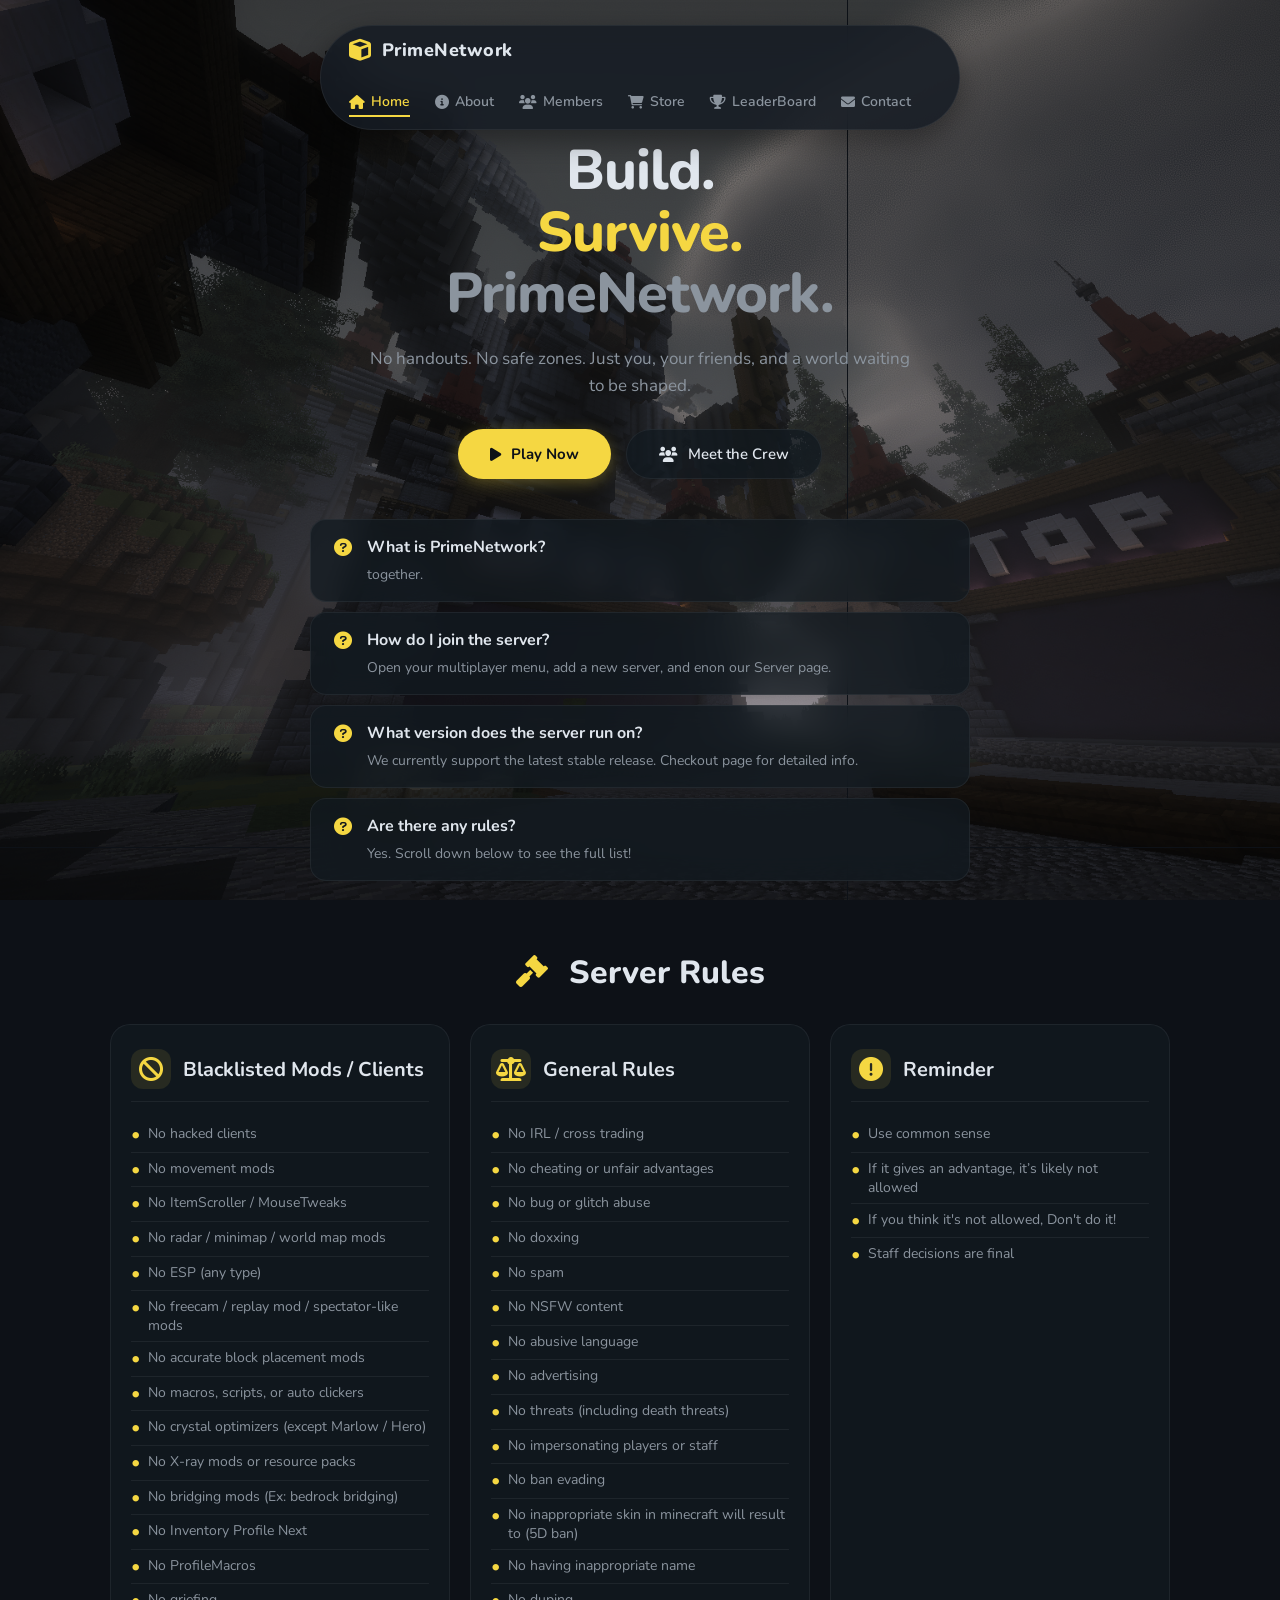
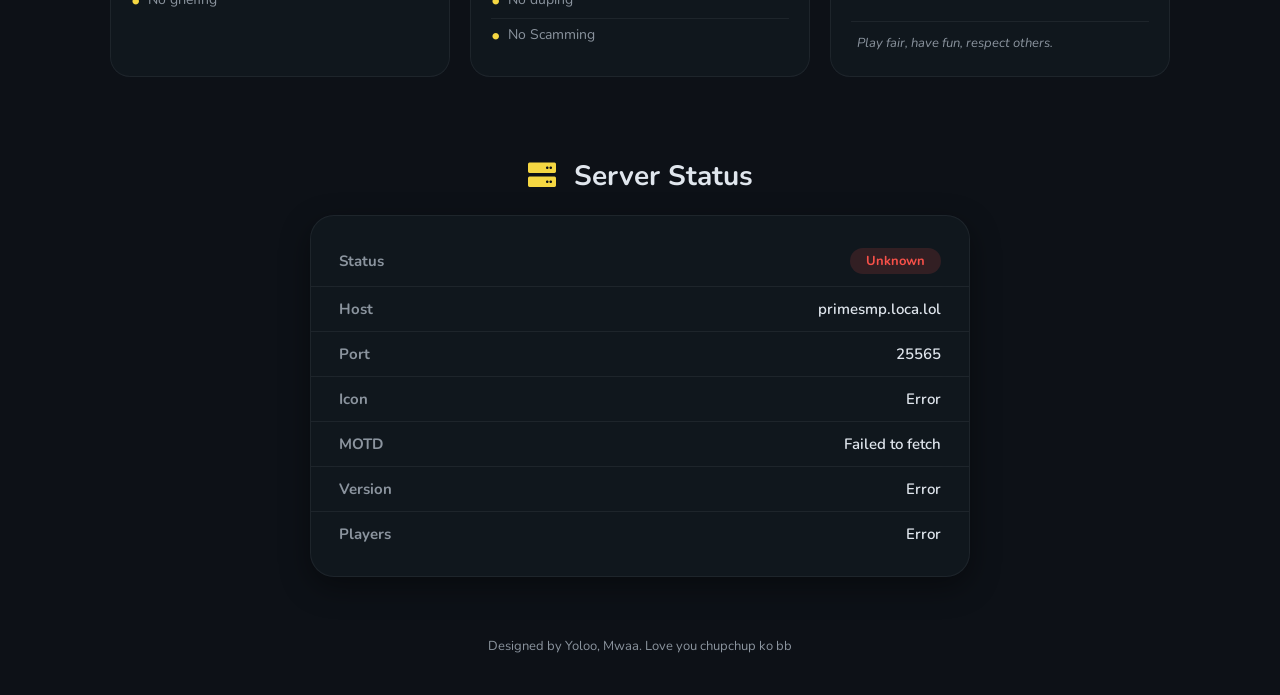
==== commit b70c22fc: "Update index.html" ====
--- a/index.html
+++ b/index.html
@@ -507,11 +507,6 @@
     
     <!-- Background is handled entirely by CSS Variables -->
     <div class="bg-image"></div>
-
-    <!-- Top Right Theme Toggle Button -->
-    <button class="theme-toggle" id="themeToggle" title="Toggle Theme">
-        <i class="fas fa-moon" id="themeIcon"></i>
-    </button>
 
     <nav class="ios-nav">
         <div class="brand">
@@ -675,31 +670,6 @@
         }
 
         // ==============================================
-        // THEME TOGGLE LOGIC
-        // ==============================================
-        const themeToggle = document.getElementById('themeToggle');
-        const themeIcon = document.getElementById('themeIcon');
-
-        // Check for saved theme
-        const currentTheme = localStorage.getItem('theme');
-        if (currentTheme === 'light') {
-            document.body.classList.add('light-theme');
-            themeIcon.className = 'fas fa-sun';
-        }
-
-        themeToggle.addEventListener('click', function() {
-            document.body.classList.toggle('light-theme');
-            
-            if (document.body.classList.contains('light-theme')) {
-                themeIcon.className = 'fas fa-sun';
-                localStorage.setItem('theme', 'light');
-            } else {
-                themeIcon.className = 'fas fa-moon';
-                localStorage.setItem('theme', 'dark');
-            }
-        });
-
-        // ==============================================
         // ADVANCED STATUS FETCHER (mcsrvstat.us API)
         // ==============================================
         async function fetchServerStatus() {
@@ -763,7 +733,7 @@
         }
 
         document.addEventListener('DOMContentLoaded', fetchServerStatus);
-        setInterval(fetchServerStatus, 30000);
+        setInterval(fetchServerStatus, 15000);
     </script>
 </body>
-</html>+</html>
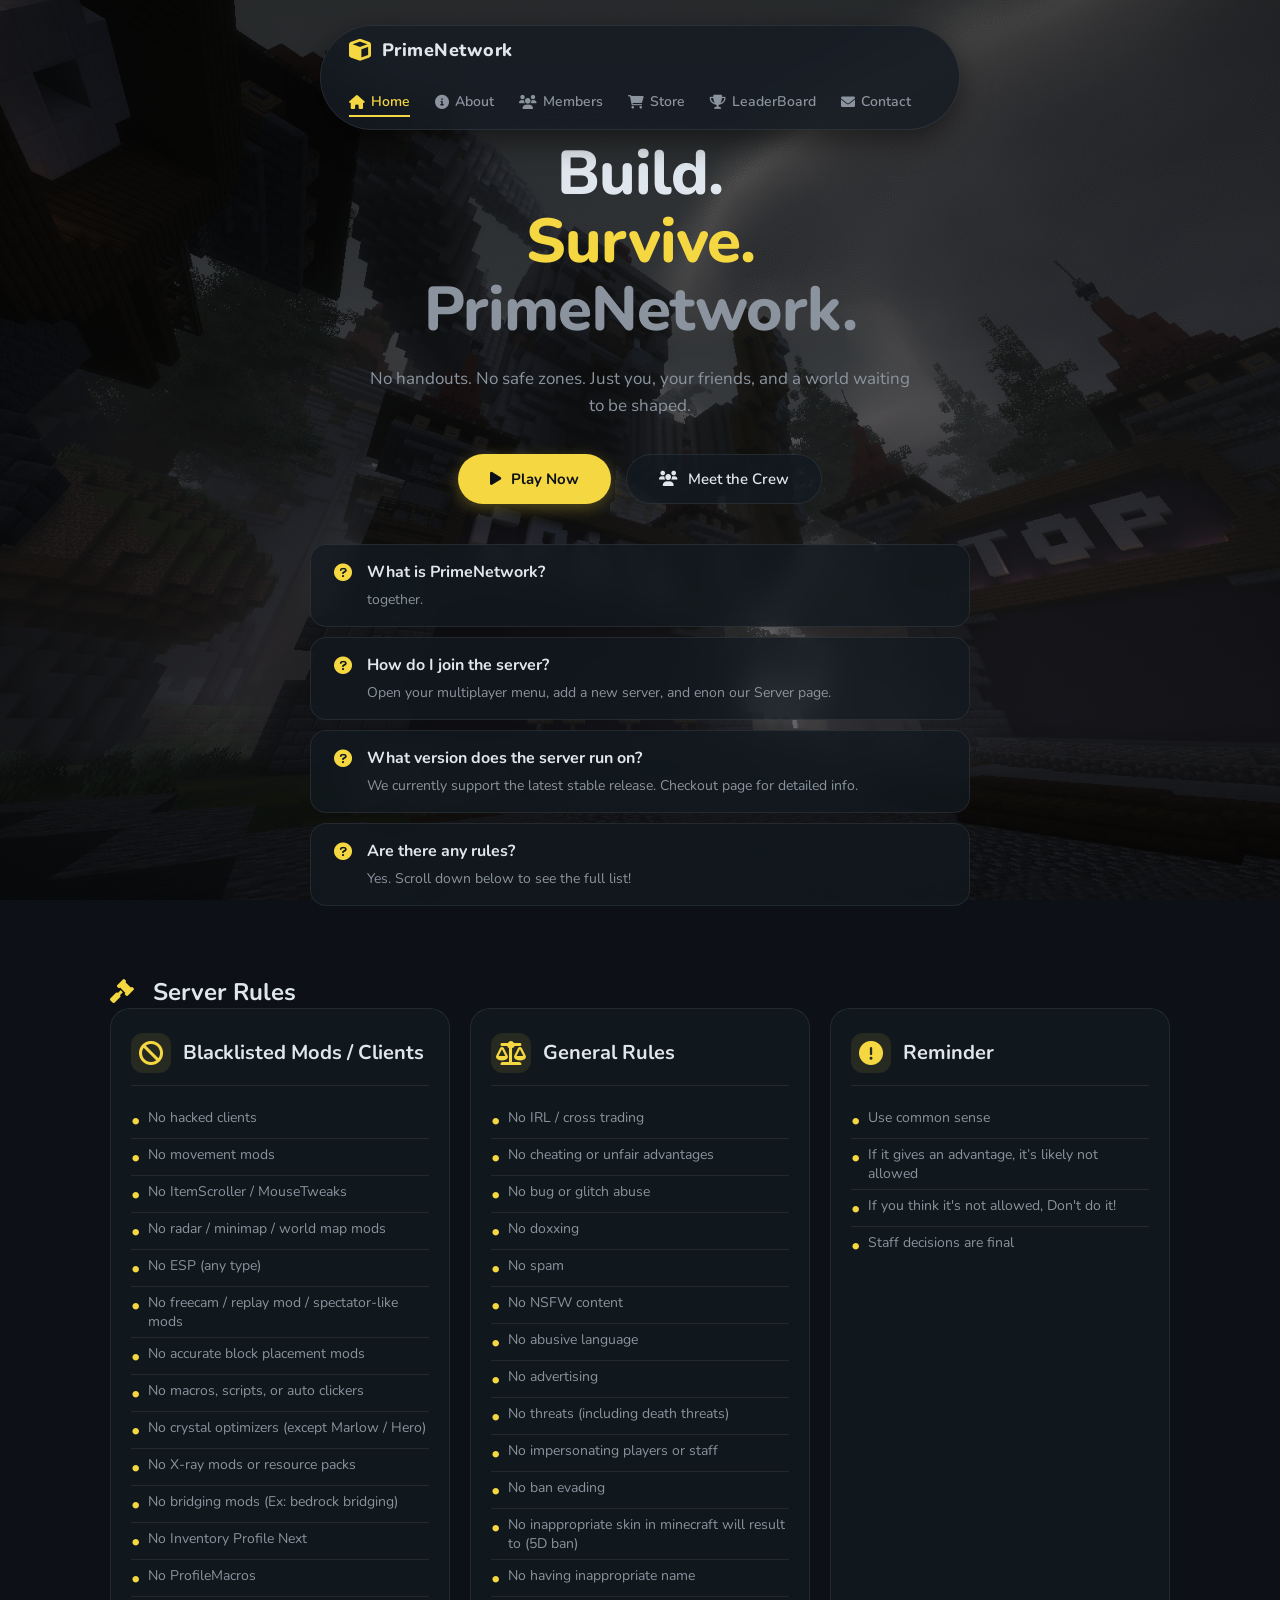
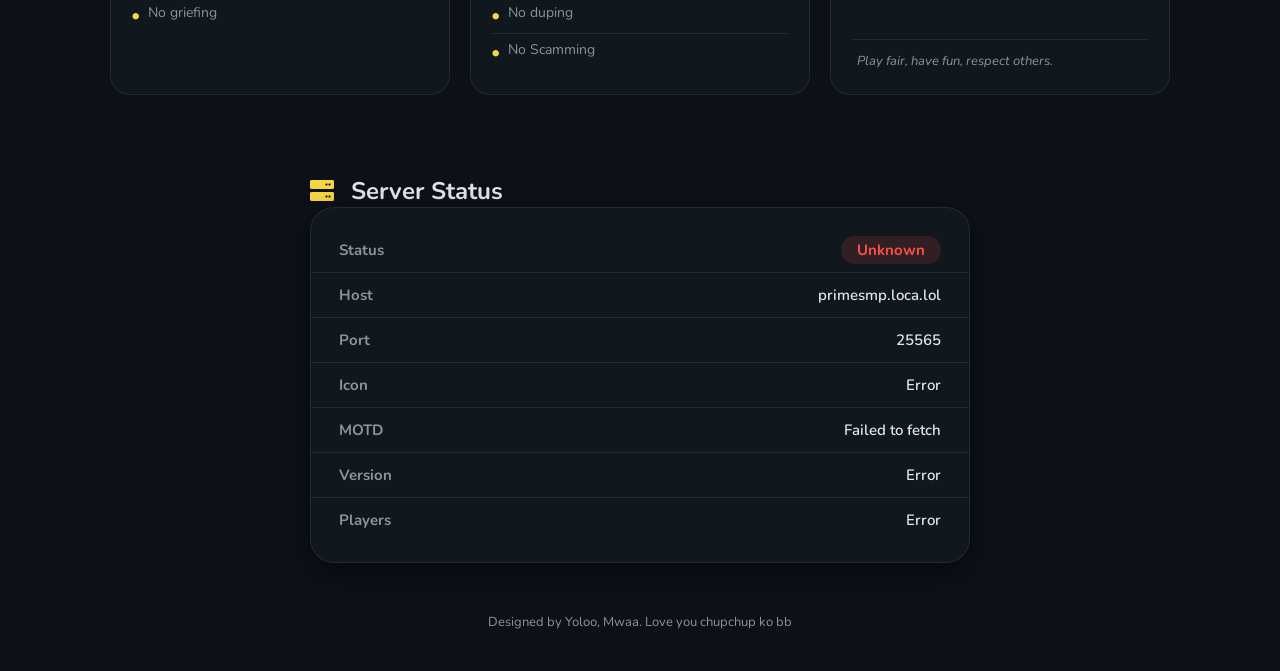
==== commit 0c0be7a8: "Update index.html" ====
--- a/index.html
+++ b/index.html
@@ -7,505 +7,9 @@
     <link href="https://fonts.googleapis.com/css2?family=Nunito:wght@400;600;700;800&display=swap" rel="stylesheet">
     <link rel="stylesheet" href="style.css" />
     <link rel="stylesheet" href="https://cdnjs.cloudflare.com/ajax/libs/font-awesome/6.0.0-beta3/css/all.min.css" />
-    
-    <style>
-        /* --- CSS VARIABLES FOR THEMES (LOADING FROM ASSETS FOLDER) --- */
-        :root {
-            --bg-image: url('assets/dark-bg.png');
-            --text-main: #e0e6ed;
-            --text-muted: #8b949e;
-            --text-accent: #f5d742;
-            --card-bg: rgba(18, 26, 32, 0.75);
-            --card-border: rgba(255, 255, 255, 0.06);
-            --shadow-color: rgba(0,0,0,0.4);
-            --nav-bg: rgba(22, 28, 36, 0.85);
-        }
-
-        body.light-theme {
-            --bg-image: url('assets/light-bg.png');
-            --text-main: #1e293b;
-            --text-muted: #475569;
-            --text-accent: #b45309;
-            --card-bg: rgba(255, 255, 255, 0.85);
-            --card-border: rgba(0, 0, 0, 0.08);
-            --shadow-color: rgba(0,0,0,0.1);
-            --nav-bg: rgba(255, 255, 255, 0.85);
-        }
-
-        * {
-            margin: 0;
-            padding: 0;
-            box-sizing: border-box;
-        }
-
-        body {
-            font-family: 'Nunito', sans-serif;
-            background-color: #0d1117;
-            color: var(--text-main);
-            min-height: 100vh;
-            display: flex;
-            flex-direction: column;
-            align-items: center;
-            padding: 20px;
-            padding-top: 100px;
-            transition: color 0.3s ease, background-color 0.3s ease;
-        }
-
-        /* --- FIXED BACKGROUND SWAP --- */
-        .bg-image {
-            position: fixed;
-            top: 0;
-            left: 0;
-            width: 100vw;
-            height: 100vh;
-            z-index: -1;
-            /* Loads cleanly with no darkening overlay */
-            background: var(--bg-image) center/cover no-repeat;
-            background-color: transparent;
-            background-blend-mode: normal;
-            transition: background 0.3s ease;
-        }
-
-        /* --- NAVIGATION --- */
-        .ios-nav {
-            position: fixed;
-            top: 25px;
-            left: 50%;
-            transform: translateX(-50%);
-            z-index: 100;
-            background: var(--nav-bg);
-            backdrop-filter: blur(16px);
-            border: 1px solid var(--card-border);
-            box-shadow: 0 10px 30px var(--shadow-color);
-            display: flex;
-            justify-content: space-between;
-            align-items: center;
-            gap: 30px;
-            padding: 12px 28px;
-            border-radius: 60px;
-            width: auto;
-            max-width: 90%;
-            flex-wrap: wrap;
-            transition: background 0.3s ease, border 0.3s ease;
-        }
-
-        .brand {
-            display: flex;
-            align-items: center;
-            gap: 10px;
-            font-size: 18px;
-            font-weight: 800;
-            color: var(--text-main);
-            white-space: nowrap;
-        }
-
-        .brand-icon { color: var(--text-accent); font-size: 22px; }
-
-        .nav-items {
-            list-style: none;
-            display: flex;
-            gap: 25px;
-            flex-wrap: wrap;
-            justify-content: center;
-        }
-
-        .nav-items a {
-            text-decoration: none;
-            color: var(--text-muted);
-            font-weight: 600;
-            font-size: 14px;
-            display: flex;
-            align-items: center;
-            gap: 6px;
-            transition: 0.2s;
-            padding-bottom: 4px;
-            border-bottom: 2px solid transparent;
-        }
-
-        .nav-items a:hover { color: var(--text-main); }
-        .nav-items a.current { color: var(--text-accent); border-bottom-color: var(--text-accent); }
-        .nav-items a.current i { color: var(--text-accent); }
-
-        /* --- THEME TOGGLE BUTTON (TOP RIGHT) --- */
-        .theme-toggle {
-            position: fixed;
-            top: 95px;
-            right: 30px;
-            z-index: 101;
-            width: 48px;
-            height: 48px;
-            border-radius: 50%;
-            background: var(--nav-bg);
-            backdrop-filter: blur(16px);
-            border: 1px solid var(--card-border);
-            box-shadow: 0 4px 15px var(--shadow-color);
-            color: var(--text-accent);
-            font-size: 20px;
-            cursor: pointer;
-            display: flex;
-            align-items: center;
-            justify-content: center;
-            transition: all 0.3s ease;
-        }
-
-        .theme-toggle:hover {
-            transform: scale(1.1);
-            border-color: var(--text-accent);
-        }
-
-        /* --- HERO SECTION --- */
-        .hero-area {
-            text-align: center;
-            padding: 40px 20px 20px;
-            max-width: 800px;
-            width: 100%;
-        }
-
-        .main-headline {
-            font-size: 56px;
-            font-weight: 800;
-            line-height: 1.1;
-            color: var(--text-main);
-            letter-spacing: -1px;
-            margin-bottom: 20px;
-        }
-
-        .highlight-gold { color: var(--text-accent); }
-        .highlight-dark { color: var(--text-muted); }
-
-        .tagline {
-            font-size: 17px;
-            color: var(--text-muted);
-            max-width: 550px;
-            margin: 0 auto 30px;
-            line-height: 1.6;
-        }
-
-        .action-group {
-            display: flex;
-            justify-content: center;
-            gap: 15px;
-            flex-wrap: wrap;
-        }
-
-        .cta-primary {
-            background: var(--text-accent);
-            color: #0d1117;
-            text-decoration: none;
-            padding: 14px 32px;
-            border-radius: 30px;
-            font-weight: 700;
-            font-size: 15px;
-            display: flex;
-            align-items: center;
-            gap: 10px;
-            transition: 0.2s;
-            box-shadow: 0 4px 15px rgba(245, 215, 66, 0.3);
-        }
-
-        .cta-primary:hover { background: #e6c832; transform: translateY(-2px); }
-
-        .cta-secondary {
-            background: var(--card-bg);
-            color: var(--text-main);
-            text-decoration: none;
-            padding: 14px 32px;
-            border-radius: 30px;
-            font-weight: 600;
-            font-size: 15px;
-            display: flex;
-            align-items: center;
-            gap: 10px;
-            border: 1px solid var(--card-border);
-            transition: 0.2s;
-        }
-
-        .cta-secondary:hover { border-color: var(--text-accent); background: rgba(245, 215, 66, 0.05); }
-
-        /* --- FAQ --- */
-        .faq-section {
-            max-width: 700px;
-            width: 100%;
-            margin: 20px auto 10px;
-            padding: 0 20px;
-            display: flex;
-            flex-direction: column;
-            gap: 10px;
-        }
-
-        .faq-item {
-            background: var(--card-bg);
-            backdrop-filter: blur(12px);
-            border: 1px solid var(--card-border);
-            border-radius: 16px;
-            padding: 16px 20px;
-            transition: 0.2s;
-        }
-
-        .faq-item:hover { border-color: rgba(245, 215, 66, 0.2); background: var(--card-bg); }
-
-        .faq-question {
-            display: flex;
-            align-items: center;
-            gap: 12px;
-            font-weight: 700;
-            font-size: 16px;
-            color: var(--text-main);
-            margin-bottom: 6px;
-        }
-
-        .faq-icon { color: var(--text-accent); font-size: 18px; width: 24px; text-align: center; }
-
-        .faq-answer {
-            font-size: 14px;
-            color: var(--text-muted);
-            padding-left: 36px;
-            line-height: 1.5;
-        }
-
-        /* --- RULES SECTION --- */
-        .rules-section {
-            max-width: 1100px;
-            width: 100%;
-            margin: 60px auto 20px;
-            padding: 0 20px;
-        }
-
-        .rules-title {
-            font-size: 32px;
-            font-weight: 800;
-            text-align: center;
-            margin-bottom: 30px;
-            color: var(--text-main);
-        }
-
-        .rules-grid {
-            display: grid;
-            grid-template-columns: repeat(3, 1fr);
-            gap: 20px;
-        }
-
-        .rules-card {
-            background: var(--card-bg);
-            backdrop-filter: blur(12px);
-            border: 1px solid var(--card-border);
-            border-radius: 20px;
-            padding: 24px 20px;
-            transition: 0.3s ease;
-            display: flex;
-            flex-direction: column;
-        }
-
-        .rules-card:hover {
-            transform: translateY(-4px);
-            border-color: rgba(245, 215, 66, 0.2);
-            box-shadow: 0 8px 30px var(--shadow-color);
-        }
-
-        .rules-card-header {
-            display: flex;
-            align-items: center;
-            gap: 12px;
-            margin-bottom: 16px;
-            padding-bottom: 12px;
-            border-bottom: 1px solid var(--card-border);
-        }
-
-        .rules-card-header i {
-            color: var(--text-accent);
-            font-size: 24px;
-            width: 40px;
-            height: 40px;
-            background: rgba(245, 215, 66, 0.1);
-            border-radius: 12px;
-            display: flex;
-            align-items: center;
-            justify-content: center;
-        }
-
-        .rules-card-header h3 {
-            font-size: 20px;
-            font-weight: 700;
-            color: var(--text-main);
-        }
-
-        .rules-list {
-            list-style: none;
-            padding: 0;
-            margin: 0;
-            flex: 1;
-        }
-
-        .rules-list li {
-            font-size: 14px;
-            color: var(--text-muted);
-            padding: 6px 0;
-            border-bottom: 1px solid var(--card-border);
-            display: flex;
-            align-items: flex-start;
-            gap: 8px;
-        }
-
-        .rules-list li:last-child { border-bottom: none; }
-
-        .rules-list li::before {
-            content: "•";
-            color: var(--text-accent);
-            font-weight: bold;
-            font-size: 18px;
-            line-height: 1.2;
-        }
-
-        .rules-footer {
-            margin-top: 16px;
-            padding-top: 12px;
-            border-top: 1px solid var(--card-border);
-            font-size: 13px;
-            color: var(--text-muted);
-            font-style: italic;
-            display: flex;
-            align-items: center;
-            gap: 6px;
-        }
-
-        /* --- STATUS SECTION --- */
-        .status-section {
-            max-width: 700px;
-            width: 100%;
-            margin: 60px auto 20px;
-            padding: 0 20px;
-        }
-
-        .status-title {
-            font-size: 28px;
-            font-weight: 700;
-            margin-bottom: 20px;
-            color: var(--text-main);
-            text-align: center;
-        }
-
-        .status-card {
-            background: var(--card-bg);
-            backdrop-filter: blur(16px);
-            border: 1px solid var(--card-border);
-            border-radius: 24px;
-            padding: 20px 0;
-            transition: 0.3s;
-            box-shadow: 0 10px 30px var(--shadow-color);
-            overflow: hidden;
-        }
-
-        .status-row {
-            display: flex;
-            justify-content: space-between;
-            align-items: center;
-            padding: 12px 28px;
-            border-bottom: 1px solid var(--card-border);
-        }
-        .status-row:last-child { border-bottom: none; }
-
-        .status-label {
-            font-weight: 700;
-            font-size: 15px;
-            color: var(--text-muted);
-            min-width: 80px;
-        }
-
-        .status-value {
-            font-weight: 600;
-            font-size: 15px;
-            color: var(--text-main);
-            text-align: right;
-            flex: 1;
-        }
-
-        .status-online {
-            color: #2ea043;
-            background: rgba(46, 160, 67, 0.15);
-            padding: 4px 16px;
-            border-radius: 20px;
-            font-size: 13px;
-            display: inline-block;
-            font-weight: 700;
-        }
-        .status-offline {
-            color: #f85149;
-            background: rgba(248, 81, 73, 0.15);
-            padding: 4px 16px;
-            border-radius: 20px;
-            font-size: 13px;
-            display: inline-block;
-            font-weight: 700;
-        }
-
-        .motd-box {
-            background: rgba(0, 0, 0, 0.2);
-            border-radius: 12px;
-            padding: 10px 16px;
-            text-align: center;
-            max-width: 100%;
-            display: inline-block;
-            border: 1px solid var(--card-border);
-        }
-        .motd-box p {
-            margin: 2px 0;
-            font-size: 14px;
-            font-weight: 700;
-            color: var(--text-accent);
-            text-shadow: 0 0 15px rgba(245, 215, 66, 0.15);
-        }
-        .motd-box .motd-sub {
-            font-size: 11px;
-            color: var(--text-muted);
-            font-weight: 600;
-            letter-spacing: 1px;
-        }
-
-        .server-icon {
-            width: 48px;
-            height: 48px;
-            image-rendering: pixelated;
-            background: rgba(0,0,0,0.2);
-            border-radius: 8px;
-            padding: 2px;
-            border: 1px solid var(--card-border);
-        }
-
-        .status-loading {
-            color: var(--text-muted);
-            font-style: italic;
-            font-size: 14px;
-        }
-
-        /* --- FOOTER --- */
-        .site-footer {
-            text-align: center;
-            padding: 40px 20px 20px;
-            color: var(--text-muted);
-            font-size: 13px;
-        }
-
-        /* --- RESPONSIVE --- */
-        @media (max-width: 800px) {
-            .rules-grid { grid-template-columns: 1fr; }
-            .theme-toggle { top: 90px; right: 15px; width: 40px; height: 40px; font-size: 16px; }
-        }
-        @media (max-width: 600px) {
-            body { padding-top: 80px; }
-            .main-headline { font-size: 36px; }
-            .ios-nav { flex-direction: column; padding: 10px 20px; width: 90%; }
-            .nav-items { gap: 12px; }
-        }
-        @media (max-width: 500px) {
-            .status-row { flex-wrap: wrap; gap: 4px; padding: 10px 16px; }
-            .status-value { text-align: left; width: 100%; }
-            .motd-box { width: 100%; text-align: center; }
-        }
-    </style>
 </head>
 <body>
     
-    <!-- Background is handled entirely by CSS Variables -->
     <div class="bg-image"></div>
 
     <nav class="ios-nav">
@@ -669,9 +173,6 @@
             });
         }
 
-        // ==============================================
-        // ADVANCED STATUS FETCHER (mcsrvstat.us API)
-        // ==============================================
         async function fetchServerStatus() {
             try {
                 const response = await fetch('https://api.mcsrvstat.us/2/202.1.31.143:25567');
--- a/style.css
+++ b/style.css
@@ -1,5 +1,5 @@
 /* ============================================================
-   THEME VARIABLES
+   THEME VARIABLES (DARK MODE ONLY)
    ============================================================ */
 :root {
     /* Dark Mode Defaults */
@@ -12,21 +12,7 @@
     --card-border: rgba(255, 255, 255, 0.08);
     --shadow-color: rgba(0,0,0,0.5);
     --nav-bg: rgba(22, 28, 36, 0.85);
-    --bg-overlay-color: rgba(13, 17, 23, 0.4);
-}
-
-/* Light Theme Overrides */
-body.light-theme {
-    --bg-image: url('assets/light-bg.png');
-    --text-main: #1e293b;
-    --text-muted: #475569;
-    --text-accent: #b45309;
-    --text-accent-hover: #92400e;
-    --card-bg: rgba(255, 255, 255, 0.85);
-    --card-border: rgba(0, 0, 0, 0.08);
-    --shadow-color: rgba(0,0,0,0.1);
-    --nav-bg: rgba(255, 255, 255, 0.85);
-    --bg-overlay-color: rgba(255, 255, 255, 0.3);
+    --bg-overlay-color: rgba(13, 17, 23, 0.3); /* ✨ MADE 10% BRIGHTER */
 }
 
 * {
@@ -45,7 +31,6 @@
     align-items: center;
     padding: 20px;
     padding-top: 100px;
-    transition: color 0.3s ease, background-color 0.3s ease;
 }
 
 /* --- BACKGROUND IMAGE --- */
@@ -59,7 +44,6 @@
     background: var(--bg-image) center/cover no-repeat;
     background-color: var(--bg-overlay-color);
     background-blend-mode: overlay;
-    transition: background 0.3s ease, background-color 0.3s ease;
 }
 
 /* --- NAVIGATION --- */
@@ -83,7 +67,6 @@
     width: auto;
     max-width: 90%;
     flex-wrap: wrap;
-    transition: background 0.3s ease, border 0.3s ease;
 }
 
 .brand {
@@ -134,33 +117,6 @@
 
 .nav-items a.current i {
     color: var(--text-accent);
-}
-
-/* --- THEME TOGGLE BUTTON --- */
-.theme-toggle {
-    position: fixed;
-    top: 95px;
-    right: 30px;
-    z-index: 101;
-    width: 48px;
-    height: 48px;
-    border-radius: 50%;
-    background: var(--nav-bg);
-    backdrop-filter: blur(16px);
-    border: 1px solid var(--card-border);
-    box-shadow: 0 4px 15px var(--shadow-color);
-    color: var(--text-accent);
-    font-size: 20px;
-    cursor: pointer;
-    display: flex;
-    align-items: center;
-    justify-content: center;
-    transition: all 0.3s ease;
-}
-
-.theme-toggle:hover {
-    transform: scale(1.1);
-    border-color: var(--text-accent);
 }
 
 /* --- HERO SECTION --- */
@@ -289,27 +245,19 @@
     margin-bottom: 12px;
 }
 
-/* --- FIXED LISTS --- */
-.feature-list, .store-list {
+.feature-list {
     list-style: none;
     padding: 0;
     margin: 10px 0 0;
 }
 
-.feature-list li, .store-list li {
+.feature-list li {
     padding: 6px 0;
     font-size: 15px;
     color: var(--text-muted);
     display: flex;
     align-items: center;
     gap: 10px;
-}
-
-.feature-list li i, .store-list li i {
-    color: var(--text-accent);
-    font-size: 16px;
-    width: 20px;
-    text-align: center;
 }
 
 /* --- FAQ --- */
@@ -514,7 +462,6 @@
     .main-headline { font-size: 48px; }
     .contact-grid { grid-template-columns: 1fr; }
     .members-grid { grid-template-columns: 1fr 1fr; }
-    .theme-toggle { top: 90px; right: 15px; width: 40px; height: 40px; font-size: 16px; }
 }
 @media (max-width: 750px) {
     .content-card { padding: 20px; }
@@ -540,4 +487,4 @@
     .motd-box { width: 100%; text-align: center; }
     .lb-info { flex-direction: column; align-items: flex-start; gap: 2px; }
     .lb-rank { margin-right: 12px; }
-}+}
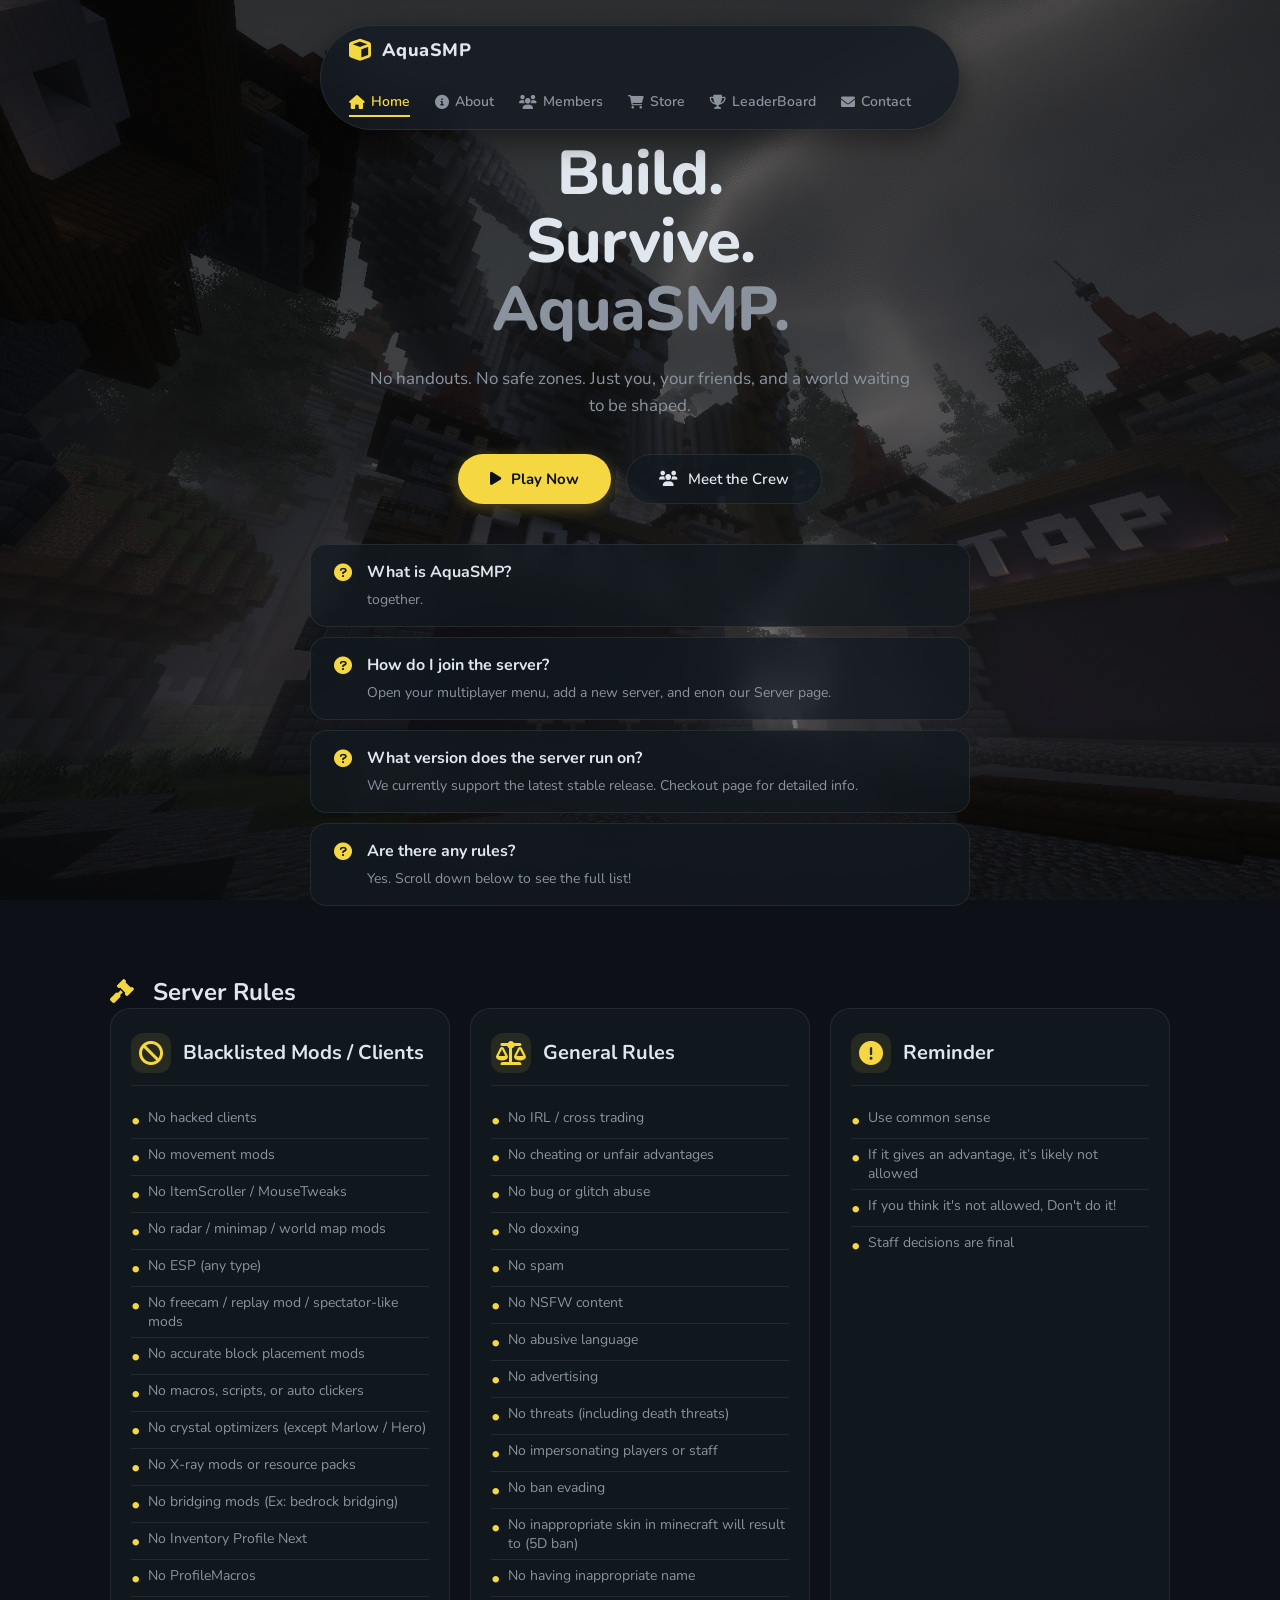
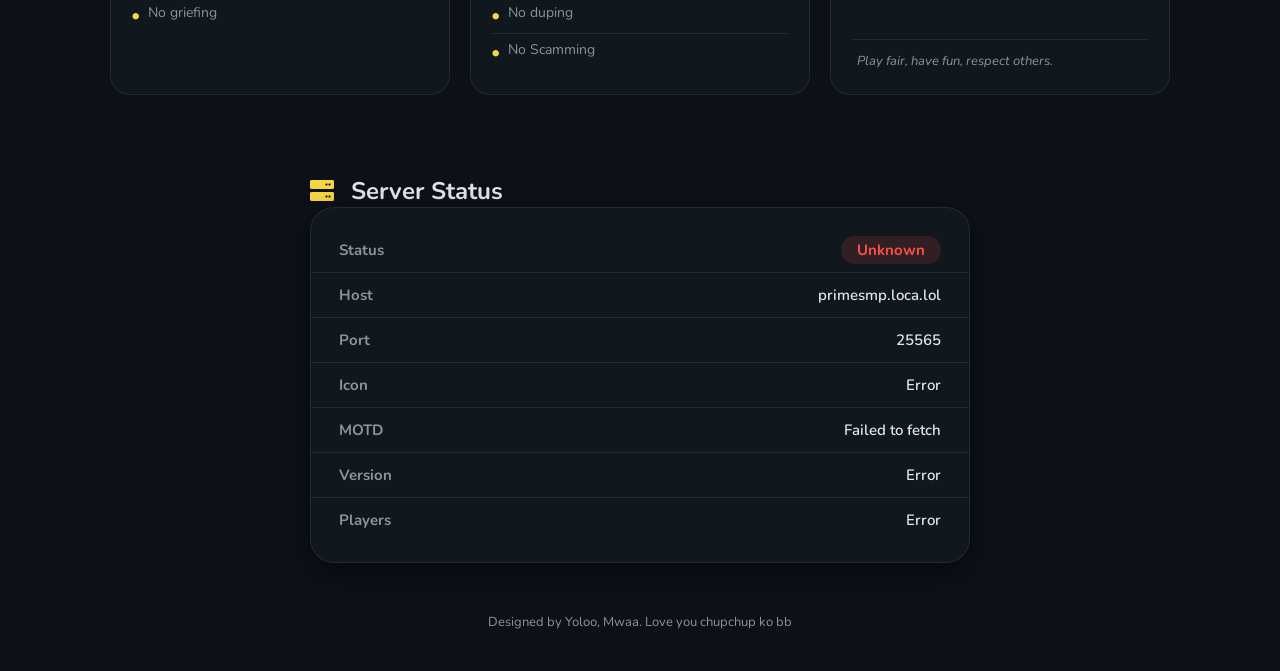
==== commit b4a8ad15: "Update index.html" ====
--- a/index.html
+++ b/index.html
@@ -3,7 +3,7 @@
 <head>
     <meta charset="UTF-8" />
     <meta name="viewport" content="width=device-width, initial-scale=1.0" />
-    <title>PrimeNetwork · Season 1</title>
+    <title>AquaSMP · Season 2</title>
     <link href="https://fonts.googleapis.com/css2?family=Nunito:wght@400;600;700;800&display=swap" rel="stylesheet">
     <link rel="stylesheet" href="style.css" />
     <link rel="stylesheet" href="https://cdnjs.cloudflare.com/ajax/libs/font-awesome/6.0.0-beta3/css/all.min.css" />
@@ -15,7 +15,7 @@
     <nav class="ios-nav">
         <div class="brand">
             <i class="fas fa-cube brand-icon"></i>
-            <span class="brand-name">PrimeNetwork</span>
+            <span class="brand-name">AquaSMP</span>
         </div>
         
         <ul class="nav-items">
@@ -31,9 +31,9 @@
     <main class="hero-area">
         <h1 class="main-headline">
             Build. <br />
-            <span class="highlight-gold">Survive.</span>
+            <span class="highlight-accent">Survive.</span>
             <br />
-            <span class="highlight-dark">PrimeNetwork.</span>
+            <span class="highlight-dark">AquaSMP.</span>
         </h1>
 
         <p class="tagline">
@@ -48,7 +48,7 @@
 
     <div class="faq-section">
         <div class="faq-item">
-            <div class="faq-question"><i class="fas fa-circle-question faq-icon"></i><span>What is PrimeNetwork?</span></div>
+            <div class="faq-question"><i class="fas fa-circle-question faq-icon"></i><span>What is AquaSMP?</span></div>
             <div class="faq-answer"> together.</div>
         </div>
         <div class="faq-item">
--- a/style.css
+++ b/style.css
@@ -12,7 +12,7 @@
     --card-border: rgba(255, 255, 255, 0.08);
     --shadow-color: rgba(0,0,0,0.5);
     --nav-bg: rgba(22, 28, 36, 0.85);
-    --bg-overlay-color: rgba(13, 17, 23, 0.3); /* ✨ MADE 10% BRIGHTER */
+    --bg-overlay-color: rgba(13, 17, 23, 0.2); /* ✨ MADE 10% BRIGHTER */
 }
 
 * {
